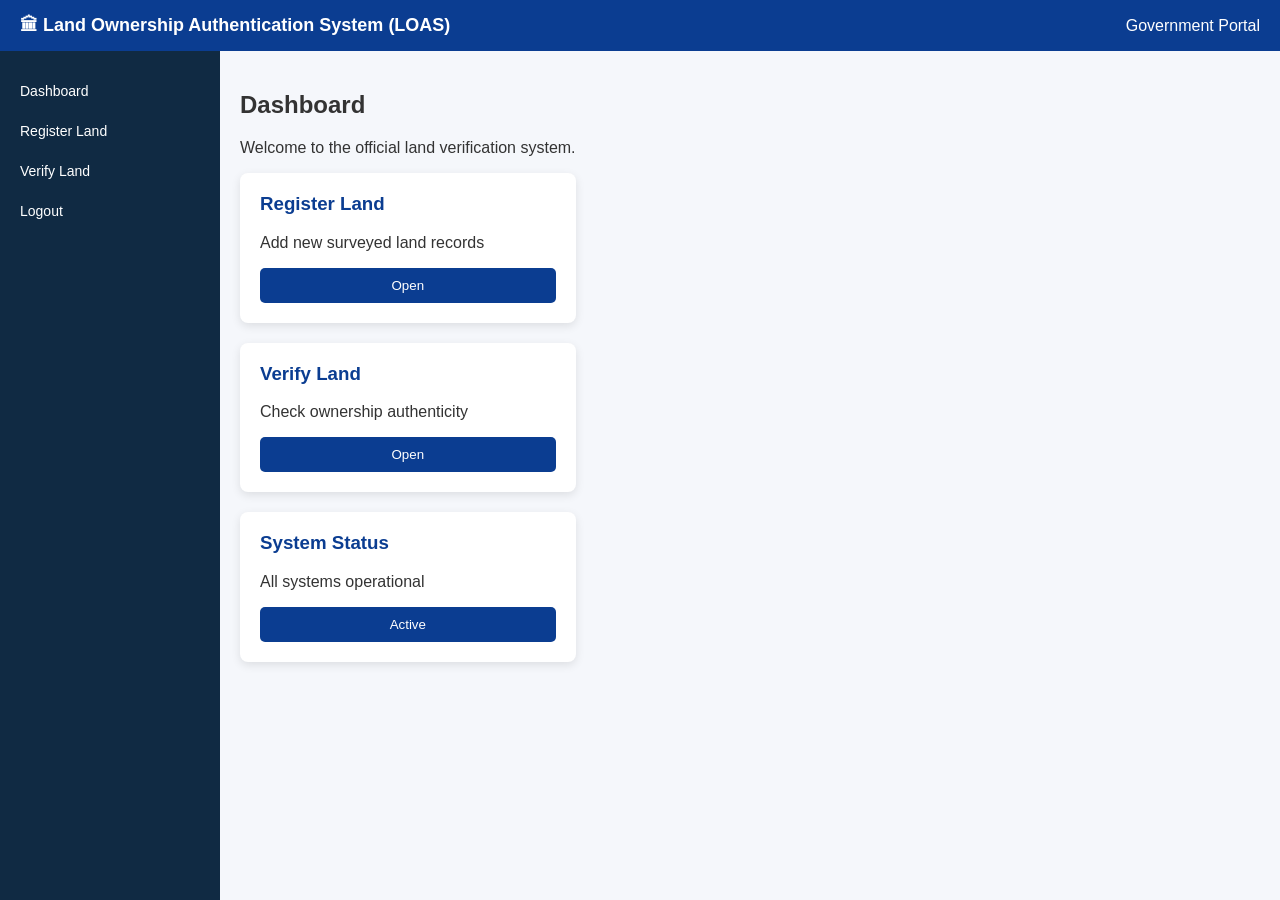
==== dashboard.html @ 86b0c64f "fix file name from java.js to script.js" ====
<!DOCTYPE html>
<html>
<head>
    <title>LOAS Government System</title>
    <link rel="stylesheet" href="style.css">
</head>
<body>

<div class="navbar">
    <h2>🏛 Land Ownership Authentication System (LOAS)</h2>
    <span>Government Portal</span>
</div>

<div class="wrapper">

    <!-- SIDEBAR -->
    <div class="sidebar">
        <a href="dashboard.html">Dashboard</a>
        <a href="land.html">Register Land</a>
        <a href="verify.html">Verify Land</a>
        <a href="index.html">Logout</a>
    </div>

    <!-- CONTENT -->
    <div class="content">

        <h2>Dashboard</h2>
        <p>Welcome to the official land verification system.</p>

        <div class="card-grid">

            <div class="card">
                <h3>Register Land</h3>
                <p>Add new surveyed land records</p>
                <a href="land.html"><button>Open</button></a>
            </div>

            <div class="card">
                <h3>Verify Land</h3>
                <p>Check ownership authenticity</p>
                <a href="verify.html"><button>Open</button></a>
            </div>

            <div class="card">
                <h3>System Status</h3>
                <p>All systems operational</p>
                <button disabled>Active</button>
            </div>

        </div>

    </div>
</div>

</body>
</html>
---- style.css ----
body {
    font-family: "Segoe UI", Arial, sans-serif;
    margin: 0;
    background: #f5f7fb;
    color: #333;
}

/* TOP NAVBAR */
.navbar {
    background: #0b3d91;
    color: white;
    padding: 15px 20px;
    display: flex;
    justify-content: space-between;
    align-items: center;
}

.navbar h2 {
    margin: 0;
    font-size: 18px;
}

/* MAIN LAYOUT */
.wrapper {
    display: flex;
}

/* SIDEBAR */
.sidebar {
    width: 220px;
    background: #102a43;
    height: 100vh;
    padding-top: 20px;
    position: fixed;
}

.sidebar a {
    display: block;
    color: white;
    padding: 12px 20px;
    text-decoration: none;
    font-size: 14px;
}

.sidebar a:hover {
    background: #1c3d5a;
}

/* CONTENT AREA */
.content {
    margin-left: 220px;
    padding: 20px;
}

/* CARDS */
.card-grid {
    display: grid;
    grid-template-columns: repeat(auto-fit, minmax(220px, 1fr));
    gap: 20px;
}

.card {
    background: white;
    padding: 20px;
    border-radius: 8px;
    box-shadow: 0 3px 10px rgba(0,0,0,0.1);
}

.card h3 {
    margin-top: 0;
    color: #0b3d91;
}

/* INPUTS */
input {
    width: 100%;
    padding: 10px;
    margin: 8px 0;
    border: 1px solid #ccc;
    border-radius: 5px;
}

/* BUTTONS */
button {
    background: #0b3d91;
    color: white;
    padding: 10px;
    border: none;
    border-radius: 5px;
    width: 100%;
    cursor: pointer;
}

button:hover {
    background: #082c66;
}

/* BOX RESULT */
#resultBox {
    margin-top: 15px;
    padding: 15px;
    background: #e9f0ff;
    border-left: 4px solid #0b3d91;
}

/* ===== AUTH PAGES (LOGIN / REGISTER) ===== */

.auth-body {
    background: linear-gradient(120deg, #0b3d91, #102a43);
    height: 100vh;
    display: flex;
    justify-content: center;
    align-items: center;
}

/* AUTH CARD */
.auth-card {
    background: white;
    width: 360px;
    padding: 30px;
    border-radius: 10px;
    box-shadow: 0 10px 25px rgba(0,0,0,0.2);
    text-align: center;
}

.auth-card h2 {
    color: #0b3d91;
    margin-bottom: 20px;
}

/* INPUTS */
.auth-card input {
    width: 100%;
    padding: 12px;
    margin: 10px 0;
    border: 1px solid #ccc;
    border-radius: 6px;
}

/* BUTTON */
.auth-card button {
    width: 100%;
    padding: 12px;
    background: #0b3d91;
    color: white;
    border: none;
    border-radius: 6px;
    cursor: pointer;
    font-weight: bold;
}

.auth-card button:hover {
    background: #082c66;
}

/* SMALL LINK TEXT */
.auth-card p {
    margin-top: 10px;
    font-size: 14px;
}
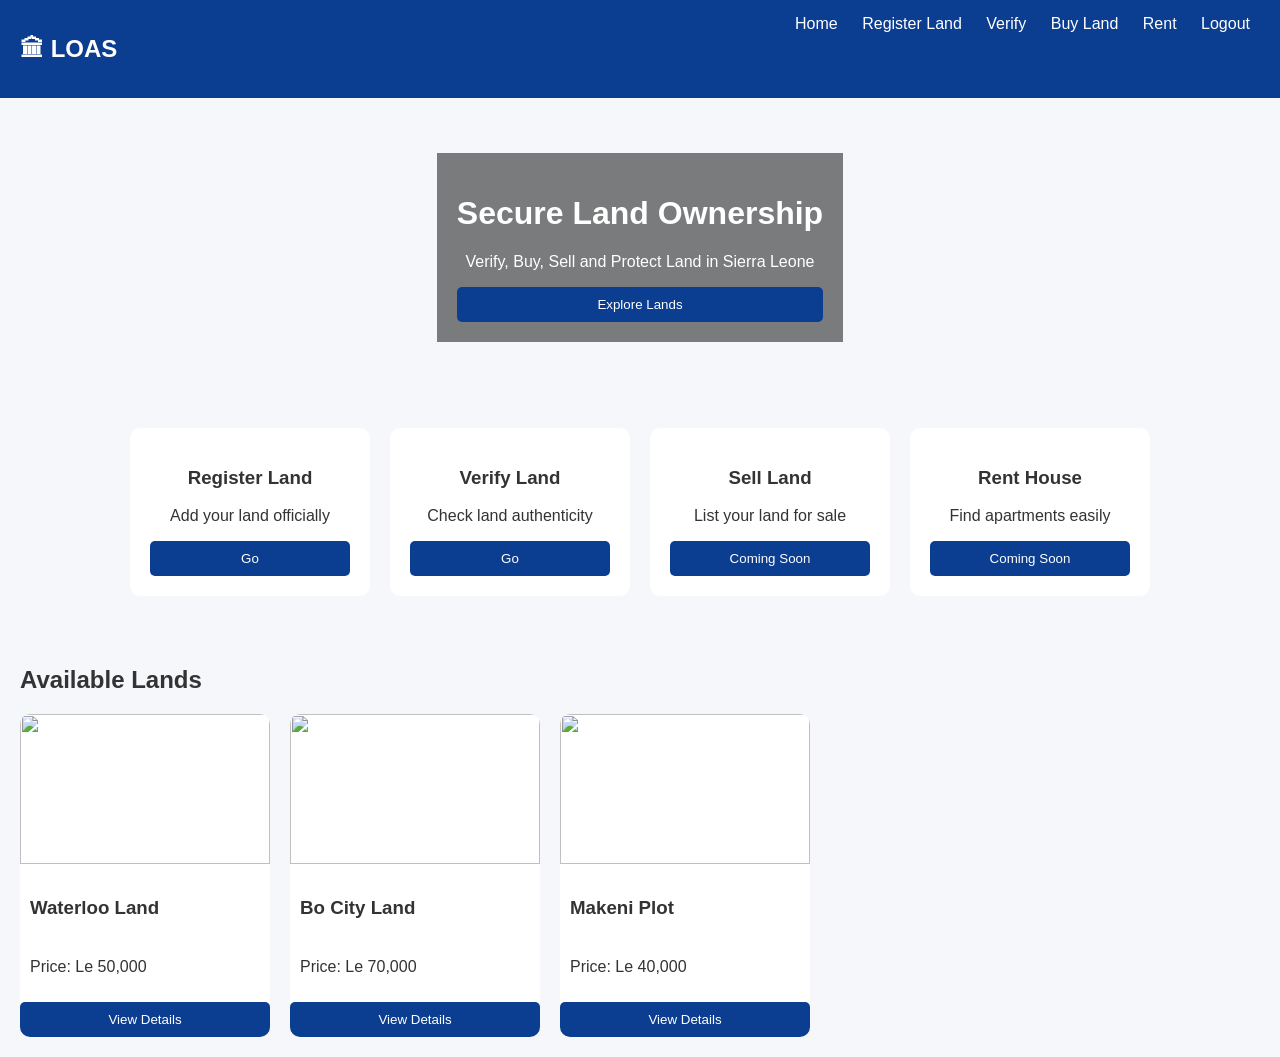
==== commit 90010f58: "i want to update the code for style.css and the deshboard.html" ====
--- a/dashboard.html
+++ b/dashboard.html
@@ -1,55 +1,92 @@
 <!DOCTYPE html>
 <html>
 <head>
-    <title>LOAS Government System</title>
+    <title>LOAS Dashboard</title>
     <link rel="stylesheet" href="style.css">
 </head>
 <body>
 
-<div class="navbar">
-    <h2>🏛 Land Ownership Authentication System (LOAS)</h2>
-    <span>Government Portal</span>
+<!-- NAVBAR -->
+<div class="topnav">
+    <h2>🏛 LOAS</h2>
+    <div class="menu">
+        <a href="#">Home</a>
+        <a href="land.html">Register Land</a>
+        <a href="verify.html">Verify</a>
+        <a href="#">Buy Land</a>
+        <a href="#">Rent</a>
+        <a href="index.html">Logout</a>
+    </div>
 </div>
 
-<div class="wrapper">
+<!-- HERO SECTION -->
+<div class="hero">
+    <div class="hero-text">
+        <h1>Secure Land Ownership</h1>
+        <p>Verify, Buy, Sell and Protect Land in Sierra Leone</p>
+        <button>Explore Lands</button>
+    </div>
+</div>
 
-    <!-- SIDEBAR -->
-    <div class="sidebar">
-        <a href="dashboard.html">Dashboard</a>
-        <a href="land.html">Register Land</a>
-        <a href="verify.html">Verify Land</a>
-        <a href="index.html">Logout</a>
+<!-- QUICK ACTIONS -->
+<div class="actions">
+
+    <div class="action-card">
+        <h3>Register Land</h3>
+        <p>Add your land officially</p>
+        <a href="land.html"><button>Go</button></a>
     </div>
 
-    <!-- CONTENT -->
-    <div class="content">
+    <div class="action-card">
+        <h3>Verify Land</h3>
+        <p>Check land authenticity</p>
+        <a href="verify.html"><button>Go</button></a>
+    </div>
 
-        <h2>Dashboard</h2>
-        <p>Welcome to the official land verification system.</p>
+    <div class="action-card">
+        <h3>Sell Land</h3>
+        <p>List your land for sale</p>
+        <button>Coming Soon</button>
+    </div>
 
-        <div class="card-grid">
+    <div class="action-card">
+        <h3>Rent House</h3>
+        <p>Find apartments easily</p>
+        <button>Coming Soon</button>
+    </div>
 
-            <div class="card">
-                <h3>Register Land</h3>
-                <p>Add new surveyed land records</p>
-                <a href="land.html"><button>Open</button></a>
-            </div>
+</div>
 
-            <div class="card">
-                <h3>Verify Land</h3>
-                <p>Check ownership authenticity</p>
-                <a href="verify.html"><button>Open</button></a>
-            </div>
+<!-- PROPERTY LIST -->
+<div class="properties">
 
-            <div class="card">
-                <h3>System Status</h3>
-                <p>All systems operational</p>
-                <button disabled>Active</button>
-            </div>
+    <h2>Available Lands</h2>
 
+    <div class="property-grid">
+
+        <div class="property-card">
+            <img src="https://images.unsplash.com/photo-1507089947368-19c1da9775ae">
+            <h3>Waterloo Land</h3>
+            <p>Price: Le 50,000</p>
+            <button>View Details</button>
+        </div>
+
+        <div class="property-card">
+            <img src="https://images.unsplash.com/photo-1560518883-ce09059eeffa">
+            <h3>Bo City Land</h3>
+            <p>Price: Le 70,000</p>
+            <button>View Details</button>
+        </div>
+
+        <div class="property-card">
+            <img src="https://images.unsplash.com/photo-1570129477492-45c003edd2be">
+            <h3>Makeni Plot</h3>
+            <p>Price: Le 40,000</p>
+            <button>View Details</button>
         </div>
 
     </div>
+
 </div>
 
 </body>
--- a/style.css
+++ b/style.css
@@ -157,4 +157,77 @@
 .auth-card p {
     margin-top: 10px;
     font-size: 14px;
+}
+
+/* NAVBAR */
+.topnav {
+    background: #0b3d91;
+    color: white;
+    display: flex;
+    justify-content: space-between;
+    padding: 15px 20px;
+}
+
+.menu a {
+    color: white;
+    margin: 0 10px;
+    text-decoration: none;
+}
+
+/* HERO */
+.hero {
+    height: 300px;
+    background: url('https://images.unsplash.com/photo-1568605114967-8130f3a36994') center/cover;
+    display: flex;
+    align-items: center;
+    justify-content: center;
+    color: white;
+}
+
+.hero-text {
+    text-align: center;
+    background: rgba(0,0,0,0.5);
+    padding: 20px;
+}
+
+/* ACTION CARDS */
+.actions {
+    display: flex;
+    justify-content: center;
+    gap: 20px;
+    margin: 30px;
+}
+
+.action-card {
+    background: white;
+    padding: 20px;
+    width: 200px;
+    border-radius: 10px;
+    text-align: center;
+}
+
+/* PROPERTY SECTION */
+.properties {
+    padding: 20px;
+}
+
+.property-grid {
+    display: flex;
+    gap: 20px;
+}
+
+.property-card {
+    background: white;
+    border-radius: 10px;
+    overflow: hidden;
+    width: 250px;
+}
+
+.property-card img {
+    width: 100%;
+    height: 150px;
+}
+
+.property-card h3, .property-card p {
+    padding: 10px;
 }
